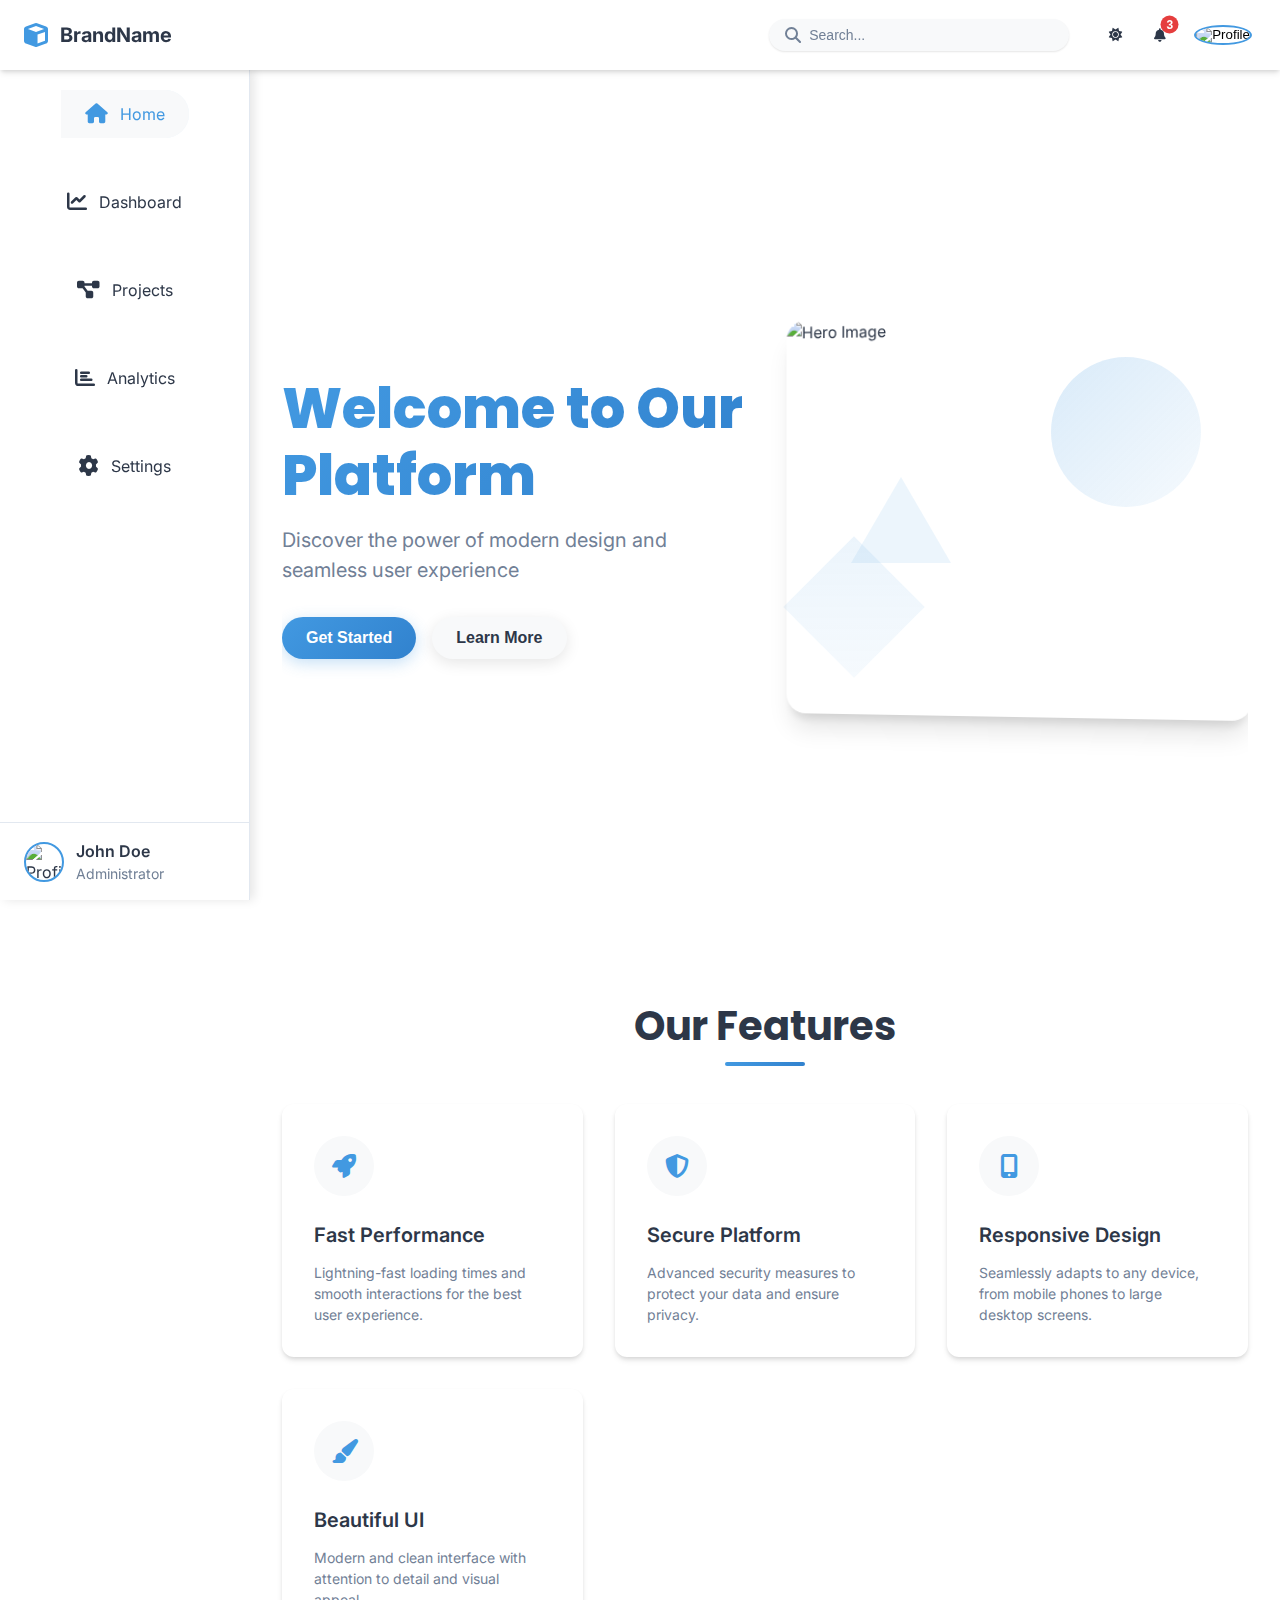
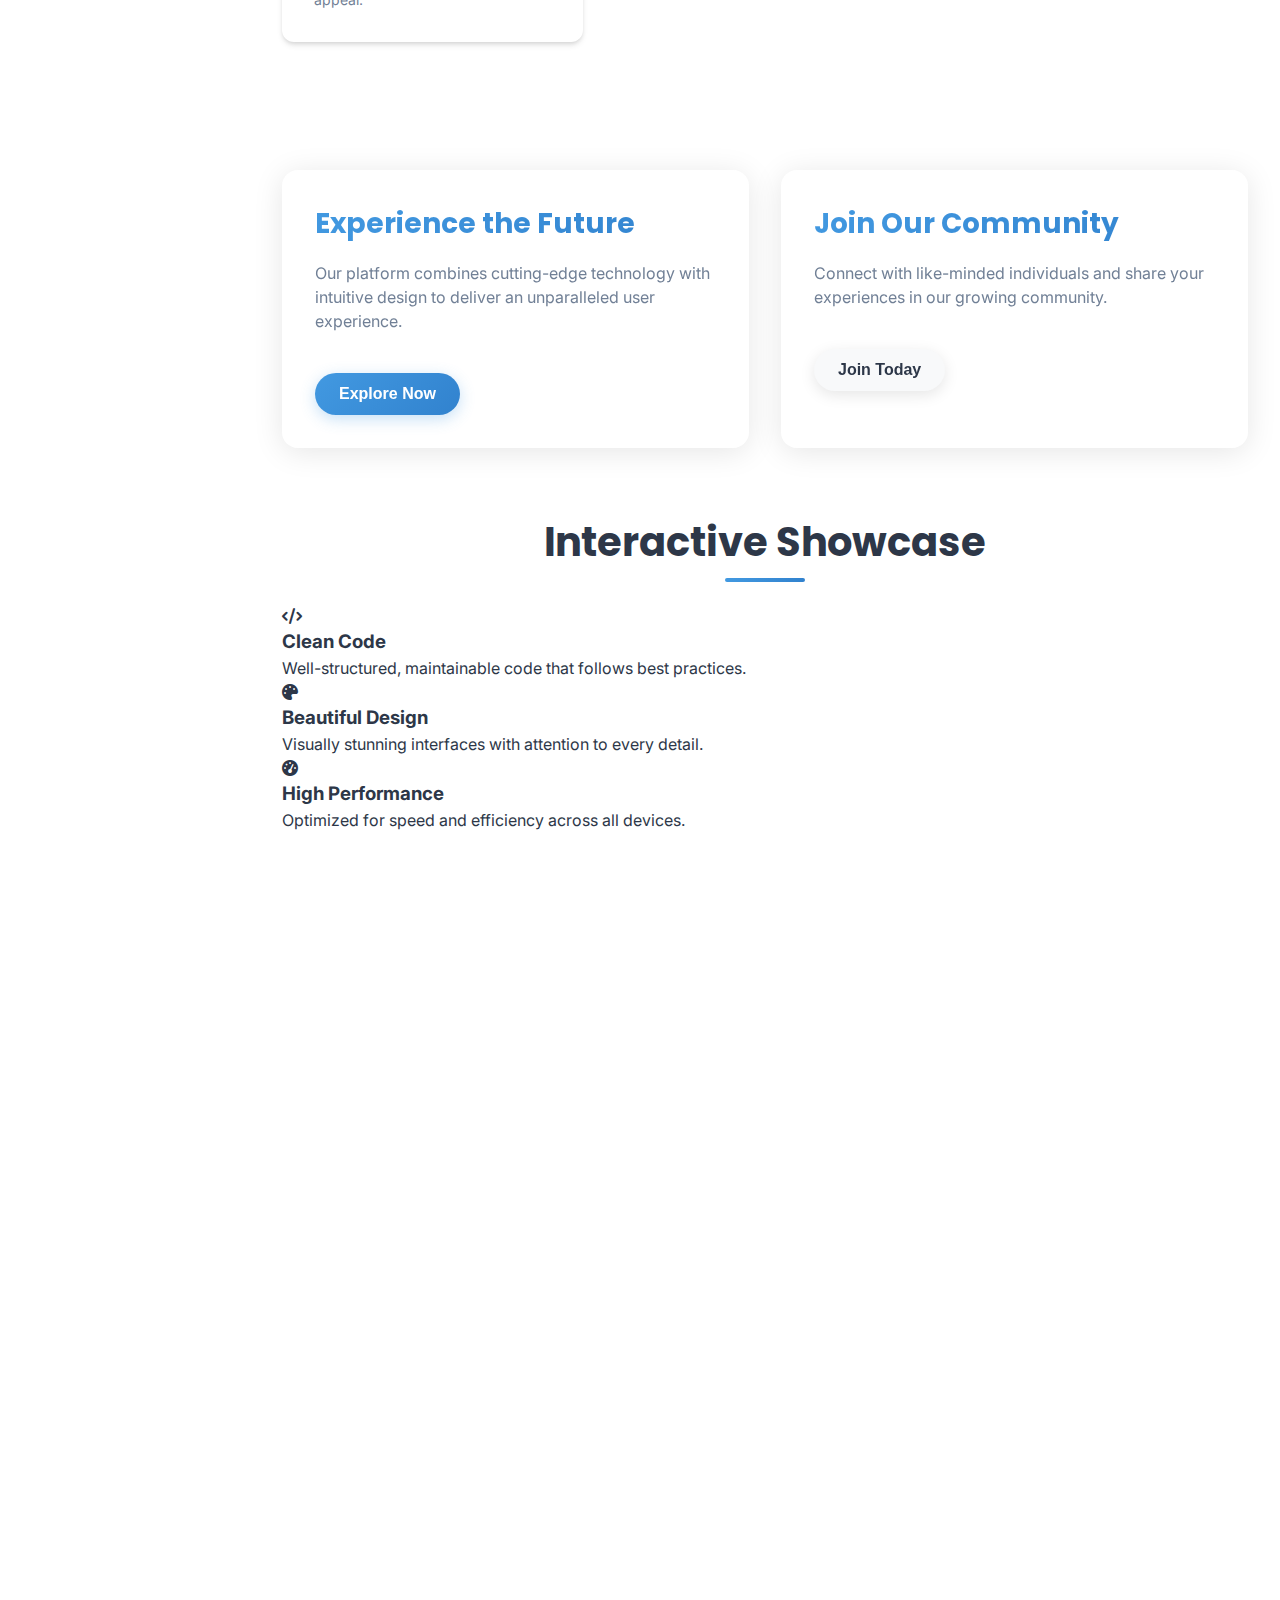
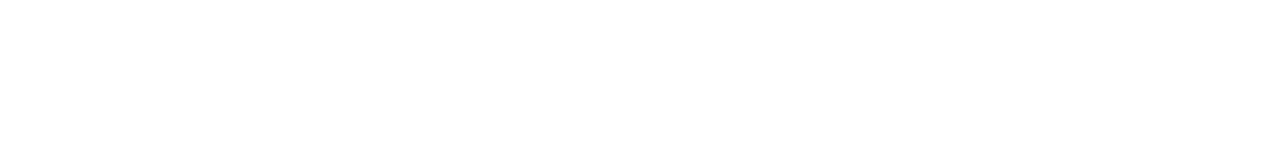
==== homepage/index.html @ 56c5260f "initial commit" ====
<!DOCTYPE html>
<html lang="en">
<head>
    <meta charset="UTF-8">
    <meta name="viewport" content="width=device-width, initial-scale=1.0">
    <title>Modern Hero Page</title>
    <!-- Google Fonts -->
    <link href="https://fonts.googleapis.com/css2?family=Inter:wght@400;500;600;700&family=Poppins:wght@400;500;600;700;800;900&display=swap" rel="stylesheet">
    <!-- Font Awesome -->
    <link rel="stylesheet" href="https://cdnjs.cloudflare.com/ajax/libs/font-awesome/6.5.1/css/all.min.css">
    <!-- Custom CSS -->
    <link rel="stylesheet" href="style.css">
</head>
<body>
    <!-- Loading Indicator -->
    <div class="loading-indicator"></div>

    <!-- Fixed Top Navbar -->
    <nav class="navbar">
        <div class="nav-container">
            <!-- Brand Logo - Unified Brand Identity (appears only once) -->
            <div class="brand">
                <a href="#" class="logo" aria-label="Home">
                    <i class="fas fa-cube"></i>
                    <span>BrandName</span>
                </a>
            </div>

            <!-- Mobile Menu Button -->
            <button class="mobile-menu-btn" aria-label="Toggle Menu" aria-expanded="false">
                <span></span>
                <span></span>
                <span></span>
            </button>

            <!-- Navigation Links -->
            <div class="nav-links">
                <!-- Search Bar -->
                <div class="search-container">
                    <div class="search-bar">
                        <i class="fas fa-search search-icon"></i>
                        <input type="text" placeholder="Search..." class="search-input" aria-label="Search">
                        <button class="clear-search" aria-label="Clear Search">
                            <i class="fas fa-times"></i>
                        </button>
                    </div>
                </div>

                <!-- Right Side Icons -->
                <div class="nav-icons">
                    <!-- Theme Toggle -->
                    <button class="theme-toggle" aria-label="Toggle Theme" data-tooltip="Toggle Theme">
                        <i class="fas fa-sun"></i>
                        <i class="fas fa-moon"></i>
                    </button>

                    <!-- Notifications -->
                    <div class="notifications">
                        <button class="notification-btn" aria-label="Notifications" data-tooltip="Notifications">
                            <i class="fas fa-bell"></i>
                            <span class="notification-badge">3</span>
                        </button>
                        <div class="notification-dropdown">
                            <div class="notification-header">
                                <h3>Notifications</h3>
                                <button class="mark-all-read">Mark all as read</button>
                            </div>
                            <div class="notification-list">
                                <!-- Notification items will be dynamically added here -->
                            </div>
                        </div>
                    </div>

                    <!-- Profile -->
                    <div class="profile">
                        <button class="profile-btn" aria-label="Profile Menu" data-tooltip="Profile">
                            <img src="https://ui-avatars.com/api/?name=John+Doe" alt="Profile" class="avatar">
                        </button>
                        <div class="profile-dropdown">
                            <div class="profile-info">
                                <img src="https://ui-avatars.com/api/?name=John+Doe" alt="Profile" class="avatar-large">
                                <div class="user-info">
                                    <h4>John Doe</h4>
                                    <p>john.doe@example.com</p>
                                </div>
                            </div>
                            <div class="dropdown-links">
                                <a href="#" data-tooltip="View Profile"><i class="fas fa-user"></i> Profile</a>
                                <a href="#" data-tooltip="Account Settings"><i class="fas fa-cog"></i> Settings</a>
                                <a href="#" data-tooltip="Logout"><i class="fas fa-sign-out-alt"></i> Logout</a>
                            </div>
                        </div>
                    </div>
                </div>
            </div>
        </div>
    </nav>

    <!-- Sidebar Toggle Button (Mobile) -->
    <button class="sidebar-toggle" aria-label="Toggle Sidebar" aria-expanded="false" aria-controls="sidebar">
        <span class="hamburger">
            <span></span>
            <span></span>
            <span></span>
        </span>
    </button>

    <!-- Main Sidebar - No Brand Logo Here (unified brand identity) -->
    <nav class="sidebar" id="sidebar" role="navigation" aria-label="Main navigation">
        <!-- Sidebar Navigation Links -->
        <ul class="nav-links" role="menu">
            <li role="none">
                <a href="#home" class="nav-link active" role="menuitem" aria-current="page">
                    <i class="fas fa-home" aria-hidden="true"></i>
                    <span>Home</span>
                </a>
            </li>
            <li role="none">
                <a href="#dashboard" class="nav-link" role="menuitem">
                    <i class="fas fa-chart-line" aria-hidden="true"></i>
                    <span>Dashboard</span>
                </a>
            </li>
            <li role="none">
                <a href="#projects" class="nav-link" role="menuitem">
                    <i class="fas fa-project-diagram" aria-hidden="true"></i>
                    <span>Projects</span>
                </a>
            </li>
            <li role="none">
                <a href="#analytics" class="nav-link" role="menuitem">
                    <i class="fas fa-chart-bar" aria-hidden="true"></i>
                    <span>Analytics</span>
                </a>
            </li>
            <li role="none">
                <a href="#settings" class="nav-link" role="menuitem">
                    <i class="fas fa-cog" aria-hidden="true"></i>
                    <span>Settings</span>
                </a>
            </li>
        </ul>

        <!-- Sidebar Footer -->
        <div class="sidebar-footer">
            <div class="user-info">
                <img src="https://ui-avatars.com/api/?name=John+Doe" alt="Profile" class="avatar">
                <div class="user-details">
                    <span class="user-name">John Doe</span>
                    <span class="user-role">Administrator</span>
                </div>
            </div>
        </div>
    </nav>

    <!-- Main Content -->
    <main class="main-content">
        <!-- Hero Section with Parallax -->
        <section class="hero-section" id="home">
            <div class="hero-content">
                <h1 class="hero-title">Welcome to Our Platform</h1>
                <p class="hero-subtitle">Discover the power of modern design and seamless user experience</p>
                <div class="hero-buttons">
                    <button class="btn btn-primary">Get Started</button>
                    <button class="btn btn-secondary">Learn More</button>
                </div>
            </div>
            <div class="hero-image">
                <div class="hero-image-container">
                    <img src="https://images.unsplash.com/photo-1551434678-e076c223a692?ixlib=rb-1.2.1&auto=format&fit=crop&w=1350&q=80" alt="Hero Image" class="parallax-img">
                </div>
                <!-- 3D Decorative Elements -->
                <div class="hero-decoration">
                    <div class="decoration-circle"></div>
                    <div class="decoration-square"></div>
                    <div class="decoration-triangle"></div>
                    <div class="decoration-dots"></div>
                    <div class="decoration-lines"></div>
                </div>
            </div>
        </section>

        <!-- Features Section with Parallax -->
        <section class="features-section" id="features">
            <h2 class="section-title">Our Features</h2>
            <div class="features-grid">
                <div class="feature-card">
                    <div class="feature-icon">
                        <i class="fas fa-rocket"></i>
                    </div>
                    <h3>Fast Performance</h3>
                    <p>Lightning-fast loading times and smooth interactions for the best user experience.</p>
                </div>
                <div class="feature-card">
                    <div class="feature-icon">
                        <i class="fas fa-shield-alt"></i>
                    </div>
                    <h3>Secure Platform</h3>
                    <p>Advanced security measures to protect your data and ensure privacy.</p>
                </div>
                <div class="feature-card">
                    <div class="feature-icon">
                        <i class="fas fa-mobile-alt"></i>
                    </div>
                    <h3>Responsive Design</h3>
                    <p>Seamlessly adapts to any device, from mobile phones to large desktop screens.</p>
                </div>
                <div class="feature-card">
                    <div class="feature-icon">
                        <i class="fas fa-paint-brush"></i>
                    </div>
                    <h3>Beautiful UI</h3>
                    <p>Modern and clean interface with attention to detail and visual appeal.</p>
                </div>
            </div>
        </section>

        <!-- Glassmorphism Section with Parallax -->
        <section class="glassmorphism-section" id="experience">
            <div class="glass-card">
                <h2>Experience the Future</h2>
                <p>Our platform combines cutting-edge technology with intuitive design to deliver an unparalleled user experience.</p>
                <button class="btn btn-primary">Explore Now</button>
            </div>
            <div class="glass-card">
                <h2>Join Our Community</h2>
                <p>Connect with like-minded individuals and share your experiences in our growing community.</p>
                <button class="btn btn-secondary">Join Today</button>
            </div>
        </section>

        <!-- Interactive Showcase Section -->
        <section class="showcase-section" id="showcase">
            <h2 class="section-title">Interactive Showcase</h2>
            <div class="showcase-container">
                <div class="showcase-item">
                    <div class="showcase-icon">
                        <i class="fas fa-code"></i>
                    </div>
                    <h3>Clean Code</h3>
                    <p>Well-structured, maintainable code that follows best practices.</p>
                </div>
                <div class="showcase-item">
                    <div class="showcase-icon">
                        <i class="fas fa-palette"></i>
                    </div>
                    <h3>Beautiful Design</h3>
                    <p>Visually stunning interfaces with attention to every detail.</p>
                </div>
                <div class="showcase-item">
                    <div class="showcase-icon">
                        <i class="fas fa-tachometer-alt"></i>
                    </div>
                    <h3>High Performance</h3>
                    <p>Optimized for speed and efficiency across all devices.</p>
                </div>
            </div>
        </section>

        <!-- Content Spacer for Demonstration -->
        <div class="content-spacer"></div>
    </main>

    <!-- Toast Notifications Container -->
    <div class="toast-container"></div>

    <!-- Custom JavaScript -->
    <script src="script.js"></script>
</body>
</html>
---- homepage/style.css ----
/* CSS Variables */
:root {
    /* Colors */
    --bg-primary: #ffffff;
    --bg-secondary: #f8f9fa;
    --text-primary: #2d3748;
    --text-secondary: #718096;
    --accent-color: #4299e1;
    --accent-hover: #3182ce;
    --border-color: #e2e8f0;
    --shadow-color: rgba(0, 0, 0, 0.1);
    --glow-color: rgba(66, 153, 225, 0.5);
    --success-color: #48bb78;
    --warning-color: #ed8936;
    --error-color: #e53e3e;
    
    /* Dimensions */
    --navbar-height: 70px;
    --sidebar-width: 250px;
    --sidebar-collapsed-width: 70px;
    --transition-speed: 0.3s;
    
    /* Effects */
    --hover-scale: 1.05;
    --hover-rotate: 5deg;
    --hover-translate: -5px;
    --focus-ring-color: rgba(66, 153, 225, 0.5);
    --focus-ring-width: 3px;
    --focus-ring-offset: 2px;
    
    /* Shadows */
    --shadow-sm: 0 1px 2px 0 var(--shadow-color);
    --shadow-md: 0 4px 6px -1px var(--shadow-color), 0 2px 4px -1px var(--shadow-color);
    --shadow-lg: 0 10px 15px -3px var(--shadow-color), 0 4px 6px -2px var(--shadow-color);
    --shadow-xl: 0 20px 25px -5px var(--shadow-color), 0 10px 10px -5px var(--shadow-color);
    
    /* Z-index layers */
    --z-dropdown: 1000;
    --z-sticky: 1020;
    --z-fixed: 1030;
    --z-modal-backdrop: 1040;
    --z-modal: 1050;
    --z-popover: 1060;
    --z-tooltip: 1070;
}

/* Dark Theme */
.dark-theme {
    --bg-primary: #1a202c;
    --bg-secondary: #2d3748;
    --text-primary: #f7fafc;
    --text-secondary: #cbd5e0;
    --accent-color: #63b3ed;
    --accent-hover: #4299e1;
    --border-color: #4a5568;
    --shadow-color: rgba(0, 0, 0, 0.3);
    --glow-color: rgba(99, 179, 237, 0.5);
    --focus-ring-color: rgba(99, 179, 237, 0.5);
}

/* Base Styles */
* {
    margin: 0;
    padding: 0;
    box-sizing: border-box;
}

html {
    scroll-behavior: smooth;
}

body {
    font-family: 'Inter', sans-serif;
    background-color: var(--bg-primary);
    color: var(--text-primary);
    line-height: 1.5;
    min-height: 100vh;
    display: flex;
    flex-direction: column;
    overflow-x: hidden;
}

/* Focus Styles */
:focus {
    outline: var(--focus-ring-width) solid var(--focus-ring-color);
    outline-offset: var(--focus-ring-offset);
}

:focus:not(:focus-visible) {
    outline: none;
}

:focus-visible {
    outline: var(--focus-ring-width) solid var(--focus-ring-color);
    outline-offset: var(--focus-ring-offset);
}

/* Loading Indicator */
.loading-indicator {
    position: fixed;
    top: 0;
    left: 0;
    width: 100%;
    height: 3px;
    background: linear-gradient(to right, var(--accent-color), var(--accent-hover));
    transform-origin: 0 50%;
    transform: scaleX(0);
    z-index: var(--z-fixed);
    animation: loading 2s ease-in-out infinite;
}

@keyframes loading {
    0% {
        transform: scaleX(0);
    }
    50% {
        transform: scaleX(0.5);
    }
    100% {
        transform: scaleX(1);
    }
}

/* Navbar Styles */
.navbar {
    position: fixed;
    top: 0;
    left: 0;
    width: 100%;
    height: var(--navbar-height);
    background-color: var(--bg-primary);
    box-shadow: var(--shadow-md);
    z-index: var(--z-fixed);
    transition: transform var(--transition-speed), box-shadow var(--transition-speed);
    backdrop-filter: blur(10px);
    -webkit-backdrop-filter: blur(10px);
}

.navbar.navbar-hidden {
    transform: translateY(-100%);
}

.nav-container {
    display: flex;
    align-items: center;
    justify-content: space-between;
    height: 100%;
    padding: 0 1.5rem;
    max-width: 1400px;
    margin: 0 auto;
}

/* Brand Logo */
.brand {
    display: flex;
    align-items: center;
}

.logo {
    display: flex;
    align-items: center;
    gap: 0.75rem;
    text-decoration: none;
    color: var(--text-primary);
    font-weight: 700;
    font-size: 1.25rem;
    transition: transform var(--transition-speed);
}

.logo:hover {
    transform: scale(var(--hover-scale)) rotate(var(--hover-rotate));
}

.logo i {
    color: var(--accent-color);
    font-size: 1.5rem;
    transition: transform 0.5s ease, color 0.3s ease;
}

.logo:hover i {
    transform: rotate(360deg);
    color: var(--glow-color);
    filter: drop-shadow(0 0 5px var(--glow-color));
}

/* Mobile Menu Button */
.mobile-menu-btn {
    display: none;
    background: none;
    border: none;
    cursor: pointer;
    padding: 0.5rem;
    z-index: var(--z-fixed);
}

.mobile-menu-btn span {
    display: block;
    width: 24px;
    height: 2px;
    background-color: var(--text-primary);
    margin: 5px 0;
    transition: all var(--transition-speed);
}

.mobile-menu-btn[aria-expanded="true"] span:nth-child(1) {
    transform: translateY(7px) rotate(45deg);
}

.mobile-menu-btn[aria-expanded="true"] span:nth-child(2) {
    opacity: 0;
}

.mobile-menu-btn[aria-expanded="true"] span:nth-child(3) {
    transform: translateY(-7px) rotate(-45deg);
}

/* Navigation Links */
.nav-links {
    display: flex;
    align-items: center;
    gap: 2rem;
}

/* Search Bar */
.search-container {
    position: relative;
}

.search-bar {
    display: flex;
    align-items: center;
    background-color: var(--bg-secondary);
    border-radius: 50px;
    padding: 0.5rem 1rem;
    width: 300px;
    transition: all var(--transition-speed);
    box-shadow: var(--shadow-sm);
}

.search-bar:focus-within {
    box-shadow: var(--shadow-md);
    transform: translateY(-2px);
}

.search-icon {
    color: var(--text-secondary);
    margin-right: 0.5rem;
}

.search-input {
    flex: 1;
    border: none;
    background: none;
    color: var(--text-primary);
    font-size: 0.875rem;
    outline: none;
}

.search-input::placeholder {
    color: var(--text-secondary);
}

.clear-search {
    background: none;
    border: none;
    color: var(--text-secondary);
    cursor: pointer;
    padding: 0.25rem;
    display: none;
}

.clear-search.visible {
    display: block;
}

/* Nav Icons */
.nav-icons {
    display: flex;
    align-items: center;
    gap: 1rem;
}

/* Theme Toggle */
.theme-toggle {
    background: none;
    border: none;
    color: var(--text-primary);
    cursor: pointer;
    padding: 0.5rem;
    border-radius: 50%;
    transition: all var(--transition-speed);
    position: relative;
}

.theme-toggle:hover {
    background-color: var(--bg-secondary);
    transform: rotate(var(--hover-rotate));
}

.theme-toggle .fa-sun {
    display: block;
}

.theme-toggle .fa-moon {
    display: none;
}

.dark-theme .theme-toggle .fa-sun {
    display: none;
}

.dark-theme .theme-toggle .fa-moon {
    display: block;
}

.theme-toggle.theme-transition {
    animation: themeTransition 0.5s ease;
}

@keyframes themeTransition {
    0% {
        transform: scale(1) rotate(0);
    }
    50% {
        transform: scale(1.2) rotate(180deg);
    }
    100% {
        transform: scale(1) rotate(360deg);
    }
}

/* Notifications */
.notifications {
    position: relative;
}

.notification-btn {
    background: none;
    border: none;
    color: var(--text-primary);
    cursor: pointer;
    padding: 0.5rem;
    border-radius: 50%;
    transition: all var(--transition-speed);
    position: relative;
}

.notification-btn:hover {
    background-color: var(--bg-secondary);
    transform: scale(var(--hover-scale));
}

.notification-badge {
    position: absolute;
    top: 0;
    right: 0;
    background-color: var(--error-color);
    color: white;
    font-size: 0.75rem;
    font-weight: 600;
    width: 18px;
    height: 18px;
    border-radius: 50%;
    display: flex;
    align-items: center;
    justify-content: center;
    transform: translate(25%, -25%);
    animation: pulse 2s infinite;
}

@keyframes pulse {
    0% {
        box-shadow: 0 0 0 0 rgba(229, 62, 62, 0.7);
    }
    70% {
        box-shadow: 0 0 0 6px rgba(229, 62, 62, 0);
    }
    100% {
        box-shadow: 0 0 0 0 rgba(229, 62, 62, 0);
    }
}

.notification-dropdown {
    position: absolute;
    top: 100%;
    right: 0;
    width: 320px;
    background-color: var(--bg-primary);
    border-radius: 8px;
    box-shadow: var(--shadow-lg);
    margin-top: 0.5rem;
    opacity: 0;
    visibility: hidden;
    transform: translateY(-10px);
    transition: all var(--transition-speed);
    z-index: var(--z-dropdown);
}

.notifications.active .notification-dropdown {
    opacity: 1;
    visibility: visible;
    transform: translateY(0);
}

.notification-header {
    display: flex;
    align-items: center;
    justify-content: space-between;
    padding: 1rem;
    border-bottom: 1px solid var(--border-color);
}

.notification-header h3 {
    font-size: 1rem;
    font-weight: 600;
}

.mark-all-read {
    background: none;
    border: none;
    color: var(--accent-color);
    font-size: 0.875rem;
    cursor: pointer;
    transition: color var(--transition-speed);
}

.mark-all-read:hover {
    color: var(--accent-hover);
}

.notification-list {
    max-height: 300px;
    overflow-y: auto;
    padding: 0.5rem;
}

/* Profile */
.profile {
    position: relative;
}

.profile-btn {
    background: none;
    border: none;
    cursor: pointer;
    padding: 0.25rem;
    border-radius: 50%;
    transition: all var(--transition-speed);
}

.profile-btn:hover {
    transform: scale(var(--hover-scale));
}

.avatar {
    width: 40px;
    height: 40px;
    border-radius: 50%;
    object-fit: cover;
    border: 2px solid var(--accent-color);
    transition: transform 0.3s ease, box-shadow 0.3s ease;
}

.avatar:hover {
    transform: scale(var(--hover-scale));
    box-shadow: 0 0 10px var(--glow-color);
}

.profile-dropdown {
    position: absolute;
    top: 100%;
    right: 0;
    width: 280px;
    background-color: var(--bg-primary);
    border-radius: 8px;
    box-shadow: var(--shadow-lg);
    margin-top: 0.5rem;
    opacity: 0;
    visibility: hidden;
    transform: translateY(-10px);
    transition: all var(--transition-speed);
    z-index: var(--z-dropdown);
}

.profile.active .profile-dropdown {
    opacity: 1;
    visibility: visible;
    transform: translateY(0);
}

.profile-info {
    display: flex;
    align-items: center;
    gap: 1rem;
    padding: 1rem;
    border-bottom: 1px solid var(--border-color);
}

.avatar-large {
    width: 60px;
    height: 60px;
    border-radius: 50%;
    object-fit: cover;
    border: 3px solid var(--accent-color);
}

.user-info h4 {
    font-size: 1rem;
    font-weight: 600;
    margin-bottom: 0.25rem;
}

.user-info p {
    font-size: 0.875rem;
    color: var(--text-secondary);
}

.dropdown-links {
    padding: 0.5rem;
}

.dropdown-links a {
    display: flex;
    align-items: center;
    gap: 0.75rem;
    padding: 0.75rem 1rem;
    color: var(--text-primary);
    text-decoration: none;
    border-radius: 6px;
    transition: all var(--transition-speed);
}

.dropdown-links a:hover {
    background-color: var(--bg-secondary);
    transform: translateX(var(--hover-translate));
}

.dropdown-links a i {
    color: var(--accent-color);
    font-size: 1.25rem;
}

/* Sidebar Toggle Button */
.sidebar-toggle {
    display: none;
    position: fixed;
    top: calc(var(--navbar-height) + 1rem);
    left: 1rem;
    z-index: var(--z-fixed);
    background: var(--bg-primary);
    border: none;
    cursor: pointer;
    padding: 0.5rem;
    border-radius: 8px;
    box-shadow: var(--shadow-md);
    transition: transform var(--transition-speed);
}

.sidebar-toggle:hover {
    transform: scale(var(--hover-scale));
}

.hamburger {
    display: flex;
    flex-direction: column;
    gap: 6px;
    width: 24px;
    height: 24px;
}

.hamburger span {
    display: block;
    width: 100%;
    height: 2px;
    background-color: var(--text-primary);
    transition: all var(--transition-speed);
}

.sidebar-toggle[aria-expanded="true"] .hamburger span:nth-child(1) {
    transform: translateY(8px) rotate(45deg);
}

.sidebar-toggle[aria-expanded="true"] .hamburger span:nth-child(2) {
    opacity: 0;
}

.sidebar-toggle[aria-expanded="true"] .hamburger span:nth-child(3) {
    transform: translateY(-8px) rotate(-45deg);
}

/* Sidebar */
.sidebar {
    position: fixed;
    top: var(--navbar-height);
    left: 0;
    width: var(--sidebar-width);
    height: calc(100vh - var(--navbar-height));
    background-color: var(--bg-primary);
    border-right: 1px solid var(--border-color);
    display: flex;
    flex-direction: column;
    transition: transform var(--transition-speed), width var(--transition-speed);
    z-index: var(--z-sticky);
    box-shadow: 4px 0 10px var(--shadow-color);
}

.sidebar.collapsed {
    width: var(--sidebar-collapsed-width);
}

.sidebar.collapsed .nav-link span,
.sidebar.collapsed .user-details {
    display: none;
}

/* Navigation Links */
.sidebar .nav-links {
    list-style: none;
    padding: 1rem 0;
    flex: 1;
    display: flex;
    flex-direction: column;
}

.sidebar .nav-link {
    display: flex;
    align-items: center;
    gap: 0.75rem;
    padding: 0.75rem 1.5rem;
    color: var(--text-primary);
    text-decoration: none;
    transition: all var(--transition-speed);
    position: relative;
    overflow: hidden;
    border-radius: 0 50px 50px 0;
    margin: 0.25rem 0;
}

.sidebar .nav-link::before {
    content: '';
    position: absolute;
    top: 0;
    left: 0;
    width: 100%;
    height: 100%;
    background-color: var(--accent-color);
    opacity: 0;
    transform: translateX(-100%);
    transition: transform 0.3s ease, opacity 0.3s ease;
    z-index: -1;
}

.sidebar .nav-link:hover {
    color: var(--accent-color);
    transform: translateX(var(--hover-translate));
}

.sidebar .nav-link:hover::before {
    opacity: 0.1;
    transform: translateX(0);
}

.sidebar .nav-link.active {
    color: var(--accent-color);
    background-color: var(--bg-secondary);
}

.sidebar .nav-link.active::before {
    opacity: 0.1;
    transform: translateX(0);
}

.sidebar .nav-link i {
    font-size: 1.25rem;
    transition: transform 0.3s ease, color 0.3s ease;
}

.sidebar .nav-link:hover i {
    transform: scale(1.2) rotate(var(--hover-rotate));
    color: var(--accent-color);
    filter: drop-shadow(0 0 5px var(--glow-color));
}

/* Sidebar Footer */
.sidebar-footer {
    padding: 1rem 1.5rem;
    border-top: 1px solid var(--border-color);
}

.user-info {
    display: flex;
    align-items: center;
    gap: 0.75rem;
}

.user-details {
    display: flex;
    flex-direction: column;
}

.user-name {
    font-weight: 600;
    color: var(--text-primary);
}

.user-role {
    font-size: 0.875rem;
    color: var(--text-secondary);
}

/* Main Content */
.main-content {
    flex: 1;
    margin-left: var(--sidebar-width);
    margin-top: var(--navbar-height);
    padding: 2rem;
    transition: margin-left var(--transition-speed);
}

.main-content.sidebar-collapsed {
    margin-left: var(--sidebar-collapsed-width);
}

/* Hero Section */
.hero-section {
    display: flex;
    align-items: center;
    justify-content: space-between;
    min-height: calc(100vh - var(--navbar-height));
    padding: 2rem 0;
    gap: 2rem;
    position: relative;
    overflow: hidden;
}

.hero-content {
    flex: 1;
    max-width: 600px;
    position: relative;
    z-index: 1;
}

.hero-title {
    font-family: 'Poppins', sans-serif;
    font-size: 3.5rem;
    font-weight: 800;
    margin-bottom: 1rem;
    line-height: 1.2;
    background: linear-gradient(135deg, var(--accent-color), var(--accent-hover));
    -webkit-background-clip: text;
    -webkit-text-fill-color: transparent;
    animation: fadeIn 1s ease-out;
}

.hero-subtitle {
    font-size: 1.25rem;
    color: var(--text-secondary);
    margin-bottom: 2rem;
    animation: fadeIn 1s ease-out 0.2s backwards;
}

.hero-buttons {
    display: flex;
    gap: 1rem;
    animation: fadeIn 1s ease-out 0.4s backwards;
}

.btn {
    padding: 0.75rem 1.5rem;
    border-radius: 50px;
    font-weight: 600;
    cursor: pointer;
    transition: all var(--transition-speed);
    border: none;
    font-size: 1rem;
    position: relative;
    overflow: hidden;
}

.btn::before {
    content: '';
    position: absolute;
    top: 0;
    left: 0;
    width: 100%;
    height: 100%;
    background: linear-gradient(135deg, rgba(255, 255, 255, 0.2), rgba(255, 255, 255, 0));
    transform: translateX(-100%);
    transition: transform 0.5s ease;
}

.btn:hover::before {
    transform: translateX(0);
}

.btn-primary {
    background: linear-gradient(135deg, var(--accent-color), var(--accent-hover));
    color: white;
    box-shadow: 0 4px 15px rgba(66, 153, 225, 0.3);
}

.btn-primary:hover {
    transform: translateY(-3px);
    box-shadow: 0 10px 20px rgba(66, 153, 225, 0.4);
}

.btn-secondary {
    background-color: var(--bg-secondary);
    color: var(--text-primary);
    box-shadow: 0 4px 15px rgba(0, 0, 0, 0.1);
}

.btn-secondary:hover {
    background-color: var(--border-color);
    transform: translateY(-3px);
    box-shadow: 0 10px 20px rgba(0, 0, 0, 0.15);
}

.hero-image {
    flex: 1;
    display: flex;
    justify-content: center;
    align-items: center;
    animation: fadeIn 1s ease-out 0.6s backwards;
    position: relative;
}

.hero-image-container {
    position: relative;
    width: 100%;
    max-width: 500px;
    height: 400px;
    border-radius: 20px;
    overflow: hidden;
    box-shadow: var(--shadow-xl);
    transform: perspective(1000px) rotateY(-5deg);
    transition: transform 0.5s ease;
}

.hero-image-container:hover {
    transform: perspective(1000px) rotateY(0deg);
}

.hero-image-container img {
    width: 100%;
    height: 100%;
    object-fit: cover;
    transition: transform 0.5s ease;
}

.hero-image-container:hover img {
    transform: scale(1.05);
}

/* 3D Decorative Elements */
.hero-decoration {
    position: absolute;
    top: 0;
    right: 0;
    width: 100%;
    height: 100%;
    pointer-events: none;
    z-index: 0;
}

.decoration-circle {
    position: absolute;
    top: 10%;
    right: 10%;
    width: 150px;
    height: 150px;
    border-radius: 50%;
    background: linear-gradient(135deg, rgba(66, 153, 225, 0.2), rgba(66, 153, 225, 0.05));
    animation: float 6s ease-in-out infinite;
}

.decoration-square {
    position: absolute;
    bottom: 15%;
    left: 5%;
    width: 100px;
    height: 100px;
    background: linear-gradient(135deg, rgba(66, 153, 225, 0.1), rgba(66, 153, 225, 0.05));
    transform: rotate(45deg);
    animation: float 8s ease-in-out infinite 1s;
}

.decoration-triangle {
    position: absolute;
    top: 40%;
    left: 15%;
    width: 0;
    height: 0;
    border-left: 50px solid transparent;
    border-right: 50px solid transparent;
    border-bottom: 86.6px solid rgba(66, 153, 225, 0.1);
    animation: float 7s ease-in-out infinite 2s;
}

@keyframes float {
    0% {
        transform: translateY(0) rotate(0);
    }
    50% {
        transform: translateY(-20px) rotate(5deg);
    }
    100% {
        transform: translateY(0) rotate(0);
    }
}

/* Features Section */
.features-section {
    padding: 4rem 0;
}

.section-title {
    font-family: 'Poppins', sans-serif;
    font-size: 2.5rem;
    font-weight: 700;
    margin-bottom: 2rem;
    text-align: center;
    position: relative;
}

.section-title::after {
    content: '';
    position: absolute;
    bottom: -10px;
    left: 50%;
    transform: translateX(-50%);
    width: 80px;
    height: 4px;
    background: linear-gradient(90deg, var(--accent-color), var(--accent-hover));
    border-radius: 2px;
}

.features-grid {
    display: grid;
    grid-template-columns: repeat(auto-fit, minmax(250px, 1fr));
    gap: 2rem;
    margin-top: 3rem;
}

.feature-card {
    background-color: var(--bg-primary);
    border-radius: 12px;
    padding: 2rem;
    box-shadow: var(--shadow-md);
    transition: all var(--transition-speed);
    position: relative;
    overflow: hidden;
    z-index: 1;
}

.feature-card::before {
    content: '';
    position: absolute;
    top: 0;
    left: 0;
    width: 100%;
    height: 100%;
    background: linear-gradient(135deg, var(--accent-color), var(--accent-hover));
    opacity: 0;
    z-index: -1;
    transition: opacity 0.3s ease;
}

.feature-card:hover {
    transform: translateY(-10px);
    box-shadow: var(--shadow-xl);
}

.feature-card:hover::before {
    opacity: 0.05;
}

.feature-icon {
    width: 60px;
    height: 60px;
    background-color: var(--bg-secondary);
    border-radius: 50%;
    display: flex;
    align-items: center;
    justify-content: center;
    margin-bottom: 1.5rem;
    color: var(--accent-color);
    font-size: 1.5rem;
    transition: all 0.3s ease;
}

.feature-card:hover .feature-icon {
    transform: scale(1.1) rotate(var(--hover-rotate));
    background-color: var(--accent-color);
    color: white;
}

.feature-card h3 {
    font-size: 1.25rem;
    font-weight: 600;
    margin-bottom: 0.75rem;
}

.feature-card p {
    color: var(--text-secondary);
    font-size: 0.875rem;
}

/* Glassmorphism Section */
.glassmorphism-section {
    display: grid;
    grid-template-columns: repeat(auto-fit, minmax(300px, 1fr));
    gap: 2rem;
    padding: 4rem 0;
}

.glass-card {
    background: rgba(255, 255, 255, 0.1);
    backdrop-filter: blur(10px);
    -webkit-backdrop-filter: blur(10px);
    border-radius: 16px;
    padding: 2rem;
    box-shadow: 0 4px 30px rgba(0, 0, 0, 0.1);
    border: 1px solid rgba(255, 255, 255, 0.2);
    transition: all 0.3s ease;
}

.dark-theme .glass-card {
    background: rgba(26, 32, 44, 0.7);
    border: 1px solid rgba(255, 255, 255, 0.1);
}

.glass-card:hover {
    transform: translateY(-10px);
    box-shadow: 0 10px 30px rgba(0, 0, 0, 0.2);
}

.glass-card h2 {
    font-family: 'Poppins', sans-serif;
    font-size: 1.75rem;
    font-weight: 700;
    margin-bottom: 1rem;
    background: linear-gradient(135deg, var(--accent-color), var(--accent-hover));
    -webkit-background-clip: text;
    -webkit-text-fill-color: transparent;
}

.glass-card p {
    color: var(--text-secondary);
    margin-bottom: 1.5rem;
}

.glass-card .btn {
    margin-top: 1rem;
}

/* Content Spacer */
.content-spacer {
    height: 100vh;
}

/* Toast Notifications */
.toast-container {
    position: fixed;
    bottom: 2rem;
    right: 2rem;
    z-index: var(--z-tooltip);
    display: flex;
    flex-direction: column;
    gap: 1rem;
}

.toast {
    background-color: var(--bg-primary);
    color: var(--text-primary);
    padding: 1rem 1.5rem;
    border-radius: 8px;
    box-shadow: var(--shadow-lg);
    display: flex;
    align-items: center;
    gap: 1rem;
    min-width: 300px;
    max-width: 400px;
    transform: translateX(100%);
    opacity: 0;
    transition: all 0.3s ease;
}

.toast.show {
    transform: translateX(0);
    opacity: 1;
}

.toast-icon {
    font-size: 1.25rem;
}

.toast-success .toast-icon {
    color: var(--success-color);
}

.toast-warning .toast-icon {
    color: var(--warning-color);
}

.toast-error .toast-icon {
    color: var(--error-color);
}

.toast-content {
    flex: 1;
}

.toast-title {
    font-weight: 600;
    margin-bottom: 0.25rem;
}

.toast-message {
    font-size: 0.875rem;
    color: var(--text-secondary);
}

.toast-close {
    background: none;
    border: none;
    color: var(--text-secondary);
    cursor: pointer;
    font-size: 1rem;
    transition: color 0.3s ease;
}

.toast-close:hover {
    color: var(--text-primary);
}

/* Tooltips */
[data-tooltip] {
    position: relative;
}

[data-tooltip]:before {
    content: attr(data-tooltip);
    position: absolute;
    bottom: 100%;
    left: 50%;
    transform: translateX(-50%) translateY(-5px);
    padding: 0.5rem 0.75rem;
    background-color: var(--bg-primary);
    color: var(--text-primary);
    font-size: 0.75rem;
    border-radius: 4px;
    white-space: nowrap;
    opacity: 0;
    visibility: hidden;
    transition: all 0.3s ease;
    box-shadow: var(--shadow-md);
    z-index: var(--z-tooltip);
}

[data-tooltip]:hover:before {
    opacity: 1;
    visibility: visible;
    transform: translateX(-50%) translateY(-10px);
}

/* Animations */
@keyframes fadeIn {
    from {
        opacity: 0;
        transform: translateY(20px);
    }
    to {
        opacity: 1;
        transform: translateY(0);
    }
}

@keyframes slideIn {
    from {
        transform: translateX(-100%);
    }
    to {
        transform: translateX(0);
    }
}

@keyframes slideOut {
    from {
        transform: translateX(0);
    }
    to {
        transform: translateX(-100%);
    }
}

@keyframes scaleIn {
    from {
        transform: scale(0.95);
        opacity: 0;
    }
    to {
        transform: scale(1);
        opacity: 1;
    }
}

/* Responsive Design */
@media (max-width: 1200px) {
    .hero-section {
        flex-direction: column;
        text-align: center;
    }
    
    .hero-content {
        max-width: 100%;
    }
    
    .hero-buttons {
        justify-content: center;
    }
    
    .hero-image-container {
        max-width: 100%;
    }
}

@media (max-width: 992px) {
    .search-bar {
        width: 250px;
    }
}

@media (max-width: 768px) {
    .navbar {
        height: 60px;
    }
    
    .sidebar {
        top: 60px;
        height: calc(100vh - 60px);
        transform: translateX(-100%);
    }
    
    .sidebar.active {
        transform: translateX(0);
    }
    
    .main-content {
        margin-left: 0;
        margin-top: 60px;
    }
    
    .main-content.sidebar-collapsed {
        margin-left: 0;
    }
    
    .mobile-menu-btn {
        display: block;
    }
    
    .nav-links {
        position: fixed;
        top: 60px;
        left: 0;
        width: 100%;
        height: calc(100vh - 60px);
        background-color: var(--bg-primary);
        flex-direction: column;
        align-items: center;
        justify-content: flex-start;
        padding: 2rem;
        transform: translateX(-100%);
        transition: transform var(--transition-speed);
        z-index: var(--z-sticky);
    }
    
    .nav-links.active {
        transform: translateX(0);
    }
    
    .search-container {
        width: 100%;
        margin-bottom: 2rem;
    }
    
    .search-bar {
        width: 100%;
    }
    
    .nav-icons {
        margin-top: 2rem;
    }
    
    .sidebar-toggle {
        display: block;
    }
    
    .hero-title {
        font-size: 2.5rem;
    }
    
    .hero-subtitle {
        font-size: 1rem;
    }
    
    .features-grid {
        grid-template-columns: 1fr;
    }
}

@media (max-width: 576px) {
    .nav-container {
        padding: 0 1rem;
    }
    
    .main-content {
        padding: 1rem;
    }
    
    .hero-title {
        font-size: 2rem;
    }
    
    .hero-buttons {
        flex-direction: column;
        gap: 0.5rem;
    }
    
    .btn {
        width: 100%;
    }
    
    .toast {
        min-width: auto;
        width: calc(100% - 2rem);
    }
}
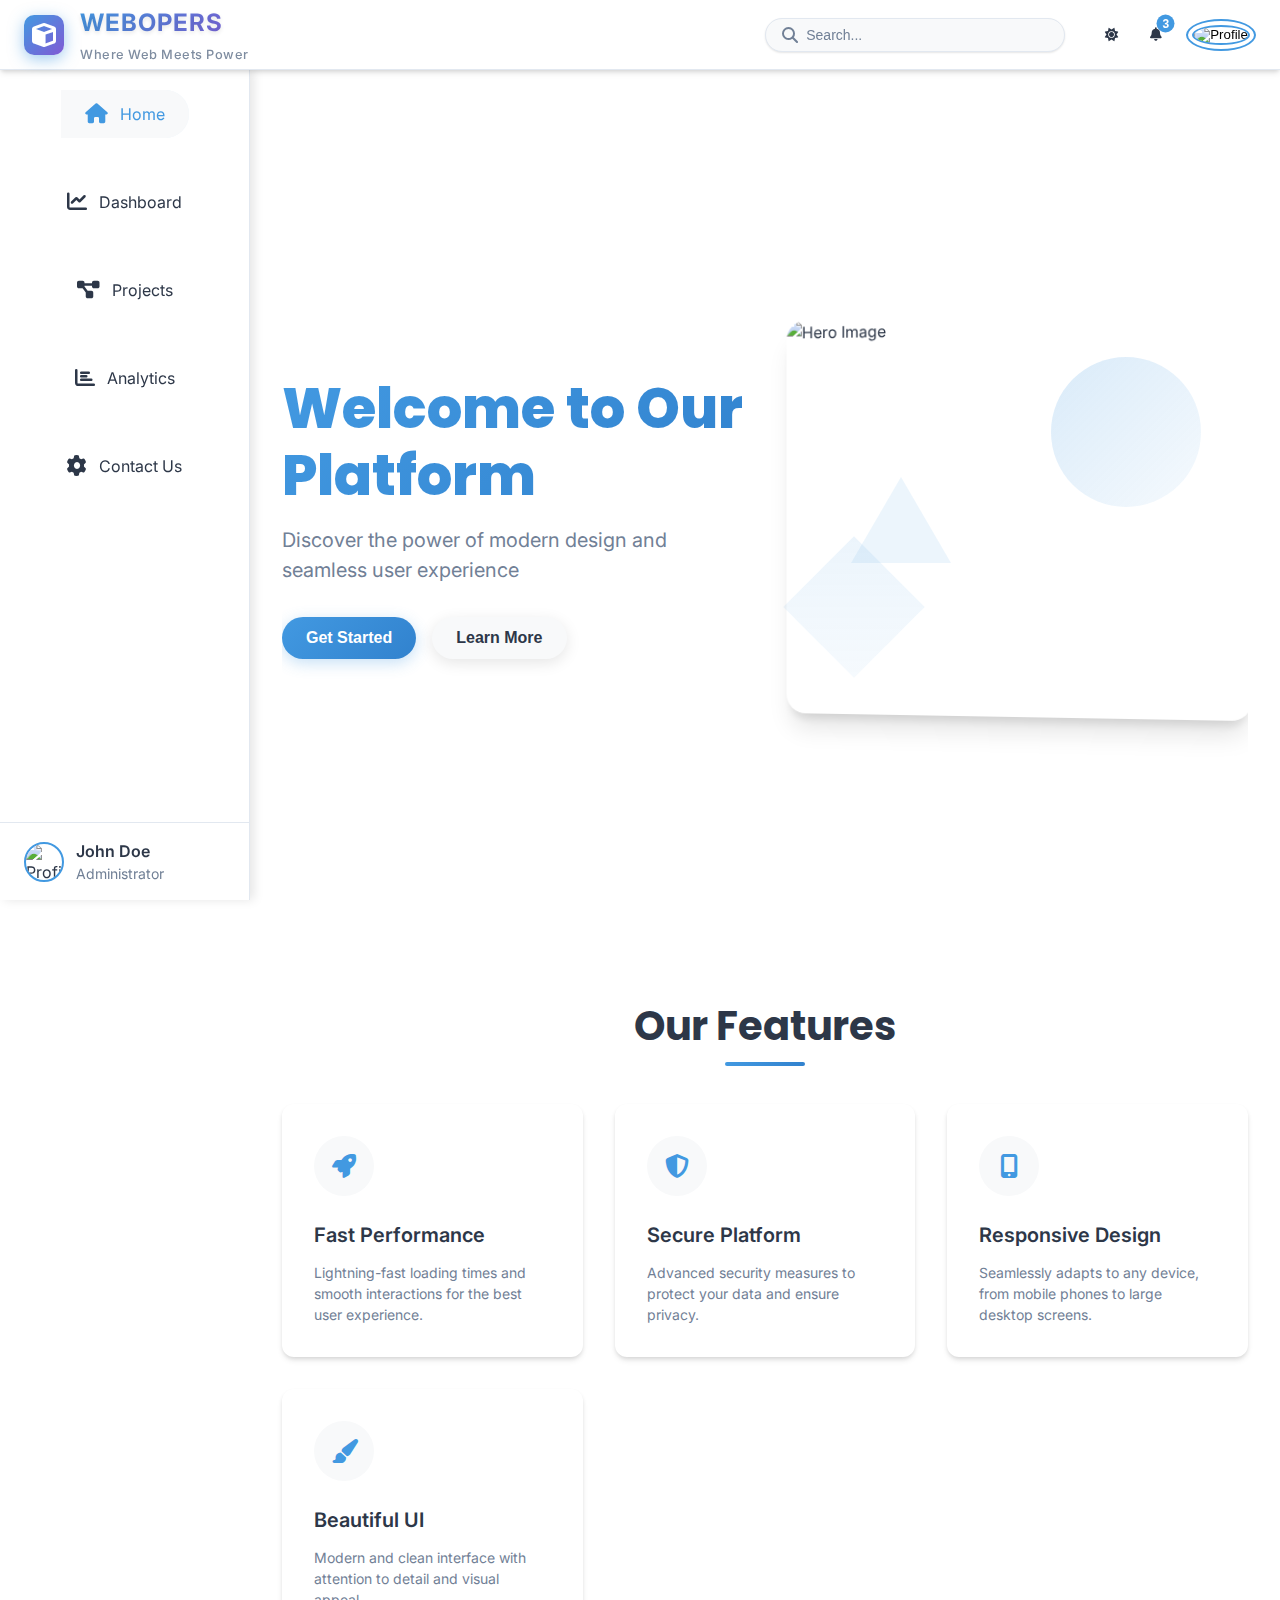
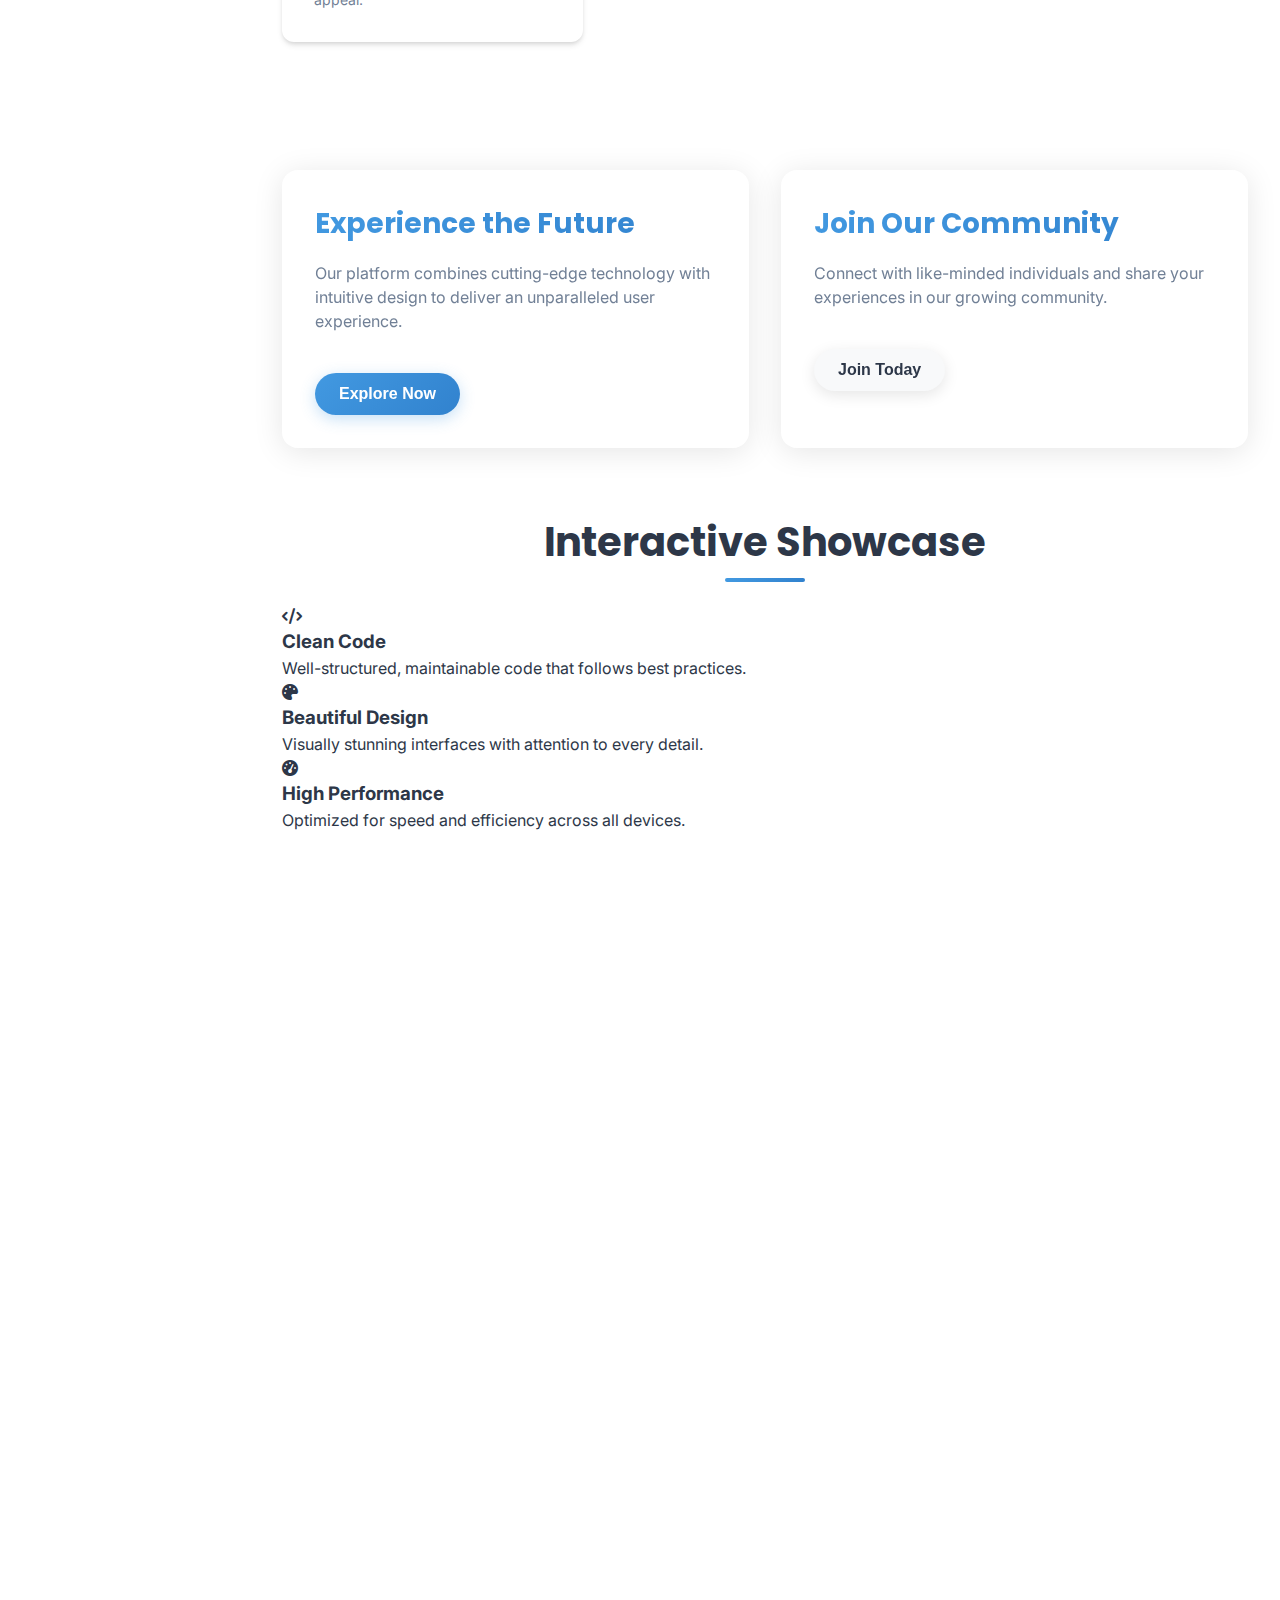
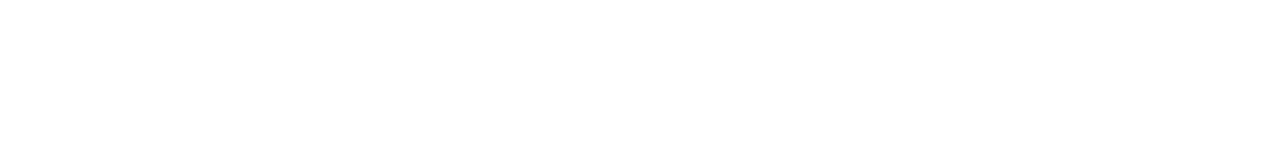
==== commit 93eb0e6c: "12/4/2025" ====
--- a/homepage/index.html
+++ b/homepage/index.html
@@ -21,8 +21,13 @@
             <!-- Brand Logo - Unified Brand Identity (appears only once) -->
             <div class="brand">
                 <a href="#" class="logo" aria-label="Home">
-                    <i class="fas fa-cube"></i>
-                    <span>BrandName</span>
+                    <div class="logo-icon">
+                        <i class="fas fa-cube"></i>
+                    </div>
+                    <div class="logo-text">
+                        <span class="brand-name">WEBOPERS</span>
+                        <span class="brand-tagline">Where Web Meets Power</span>
+                    </div>
                 </a>
             </div>
 
@@ -134,9 +139,9 @@
                 </a>
             </li>
             <li role="none">
-                <a href="#settings" class="nav-link" role="menuitem">
+                <a href="/contactpage/index.html" class="nav-link" role="menuitem">
                     <i class="fas fa-cog" aria-hidden="true"></i>
-                    <span>Settings</span>
+                    <span>Contact Us</span>
                 </a>
             </li>
         </ul>
--- a/homepage/style.css
+++ b/homepage/style.css
@@ -7,6 +7,7 @@
     --text-secondary: #718096;
     --accent-color: #4299e1;
     --accent-hover: #3182ce;
+    --secondary-color: #805ad5;
     --border-color: #e2e8f0;
     --shadow-color: rgba(0, 0, 0, 0.1);
     --glow-color: rgba(66, 153, 225, 0.5);
@@ -45,13 +46,14 @@
 }
 
 /* Dark Theme */
-.dark-theme {
+[data-theme="dark"] {
     --bg-primary: #1a202c;
     --bg-secondary: #2d3748;
     --text-primary: #f7fafc;
     --text-secondary: #cbd5e0;
     --accent-color: #63b3ed;
     --accent-hover: #4299e1;
+    --secondary-color: #9f7aea;
     --border-color: #4a5568;
     --shadow-color: rgba(0, 0, 0, 0.3);
     --glow-color: rgba(99, 179, 237, 0.5);
@@ -134,6 +136,7 @@
     transition: transform var(--transition-speed), box-shadow var(--transition-speed);
     backdrop-filter: blur(10px);
     -webkit-backdrop-filter: blur(10px);
+    border-bottom: 1px solid var(--border-color);
 }
 
 .navbar.navbar-hidden {
@@ -154,33 +157,75 @@
 .brand {
     display: flex;
     align-items: center;
-}
-
-.logo {
-    display: flex;
-    align-items: center;
-    gap: 0.75rem;
+    padding: 0.5rem 0;
+}
+
+.brand .logo {
+    display: flex;
+    align-items: center;
+    gap: 1rem;
     text-decoration: none;
-    color: var(--text-primary);
+    transition: transform 0.3s ease;
+}
+
+.brand .logo:hover {
+    transform: translateY(-2px);
+}
+
+.logo-icon {
+    display: flex;
+    align-items: center;
+    justify-content: center;
+    width: 40px;
+    height: 40px;
+    background: linear-gradient(135deg, var(--accent-color) 0%, var(--secondary-color) 100%);
+    border-radius: 10px;
+    box-shadow: 0 4px 15px var(--glow-color);
+    transition: all 0.3s ease;
+}
+
+.brand .logo:hover .logo-icon {
+    transform: rotate(360deg);
+    box-shadow: 0 4px 20px var(--glow-color);
+}
+
+.logo-icon i {
+    font-size: 1.5rem;
+    color: white;
+}
+
+.logo-text {
+    display: flex;
+    flex-direction: column;
+    gap: 0.2rem;
+}
+
+.brand-name {
+    font-size: 1.5rem;
     font-weight: 700;
-    font-size: 1.25rem;
-    transition: transform var(--transition-speed);
-}
-
-.logo:hover {
-    transform: scale(var(--hover-scale)) rotate(var(--hover-rotate));
-}
-
-.logo i {
-    color: var(--accent-color);
-    font-size: 1.5rem;
-    transition: transform 0.5s ease, color 0.3s ease;
-}
-
-.logo:hover i {
-    transform: rotate(360deg);
-    color: var(--glow-color);
-    filter: drop-shadow(0 0 5px var(--glow-color));
+    letter-spacing: 1px;
+    background: linear-gradient(135deg, var(--accent-color) 0%, var(--secondary-color) 100%);
+    -webkit-background-clip: text;
+    -webkit-text-fill-color: transparent;
+    text-shadow: 0 2px 4px var(--shadow-color);
+}
+
+.brand-tagline {
+    font-size: 0.8rem;
+    font-weight: 500;
+    color: var(--text-secondary);
+    letter-spacing: 0.5px;
+    opacity: 0.9;
+}
+
+/* Dark theme adjustments */
+[data-theme="dark"] .brand-name {
+    text-shadow: 0 2px 4px var(--shadow-color);
+}
+
+[data-theme="dark"] .brand-tagline {
+    color: var(--text-secondary);
+    opacity: 0.8;
 }
 
 /* Mobile Menu Button */
@@ -235,6 +280,7 @@
     width: 300px;
     transition: all var(--transition-speed);
     box-shadow: var(--shadow-sm);
+    border: 1px solid var(--border-color);
 }
 
 .search-bar:focus-within {
@@ -305,11 +351,11 @@
     display: none;
 }
 
-.dark-theme .theme-toggle .fa-sun {
+[data-theme="dark"] .theme-toggle .fa-sun {
     display: none;
 }
 
-.dark-theme .theme-toggle .fa-moon {
+[data-theme="dark"] .theme-toggle .fa-moon {
     display: block;
 }
 
@@ -354,7 +400,7 @@
     position: absolute;
     top: 0;
     right: 0;
-    background-color: var(--error-color);
+    background-color: var(--accent-color);
     color: white;
     font-size: 0.75rem;
     font-weight: 600;
@@ -446,6 +492,7 @@
     padding: 0.25rem;
     border-radius: 50%;
     transition: all var(--transition-speed);
+    border: 2px solid var(--accent-color);
 }
 
 .profile-btn:hover {
@@ -1307,6 +1354,23 @@
     .features-grid {
         grid-template-columns: 1fr;
     }
+    
+    .logo-icon {
+        width: 35px;
+        height: 35px;
+    }
+    
+    .logo-icon i {
+        font-size: 1.2rem;
+    }
+    
+    .brand-name {
+        font-size: 1.2rem;
+    }
+    
+    .brand-tagline {
+        font-size: 0.7rem;
+    }
 }
 
 @media (max-width: 576px) {
